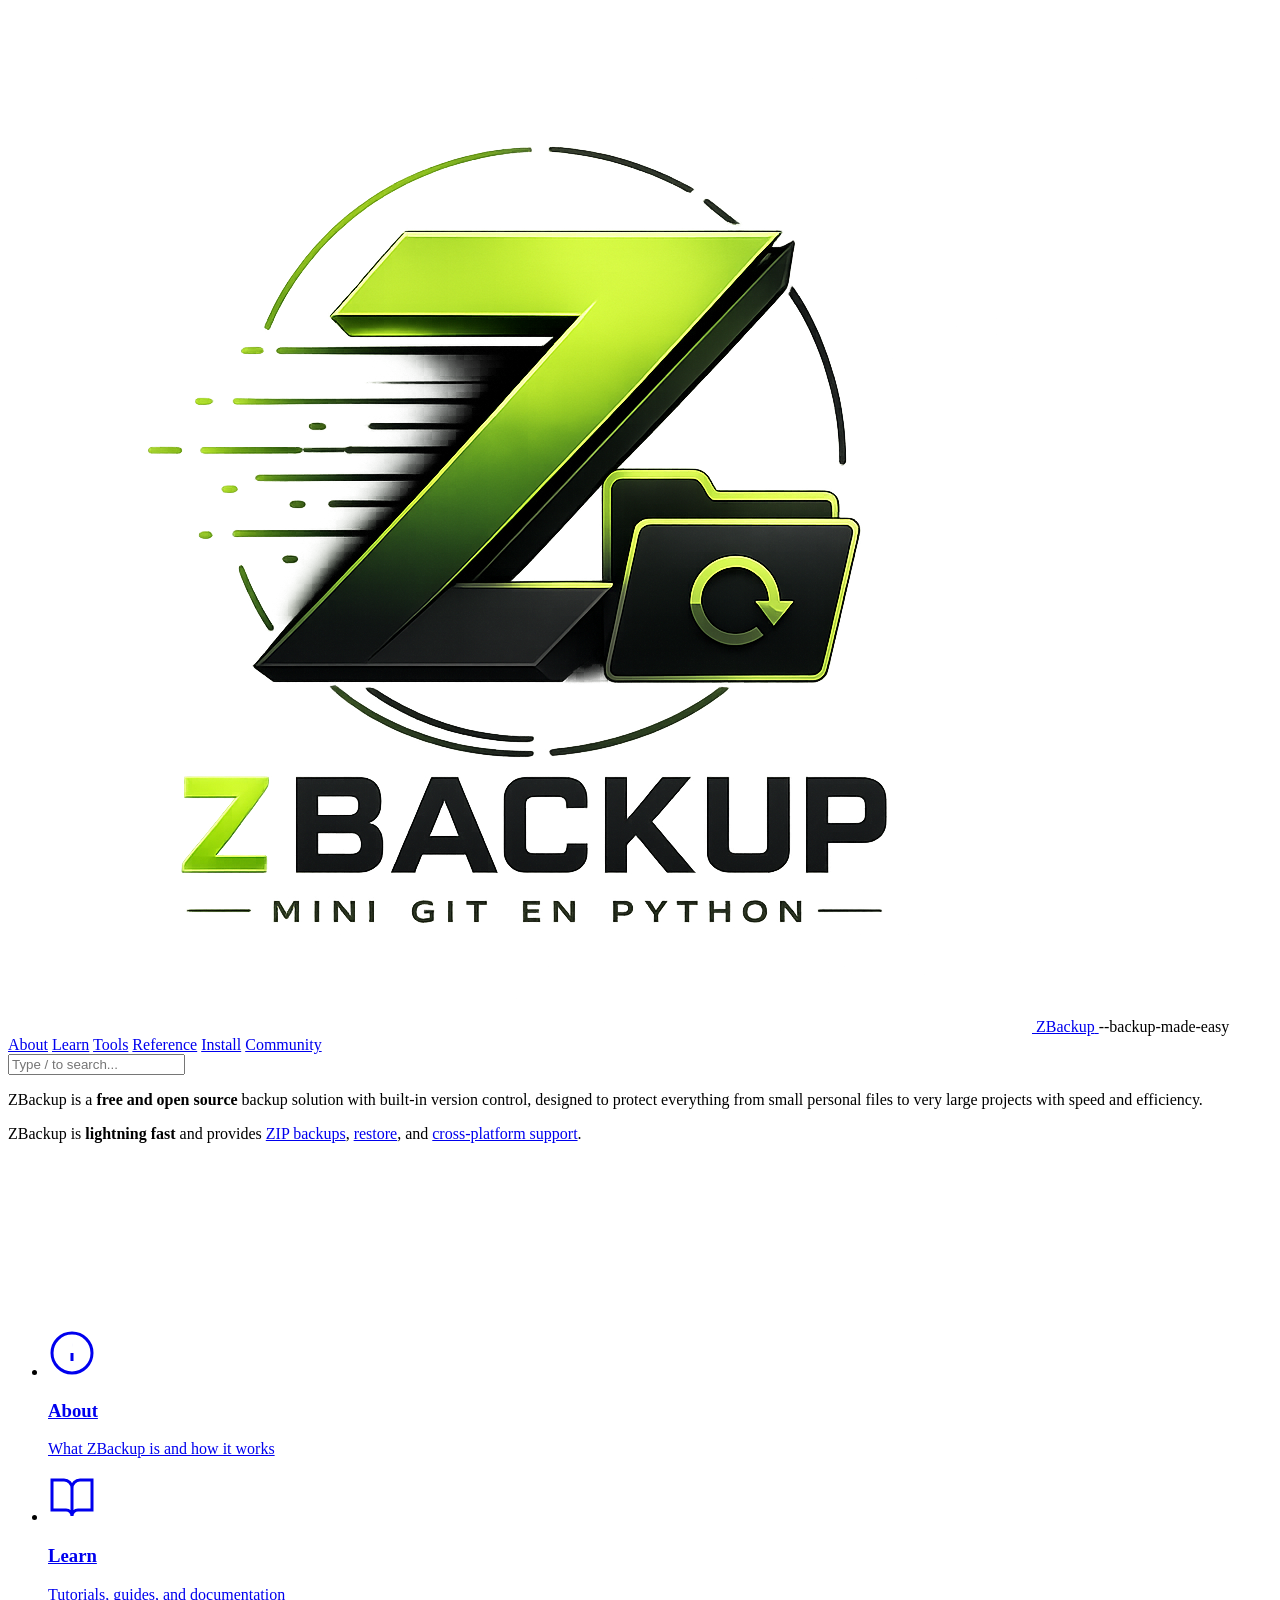
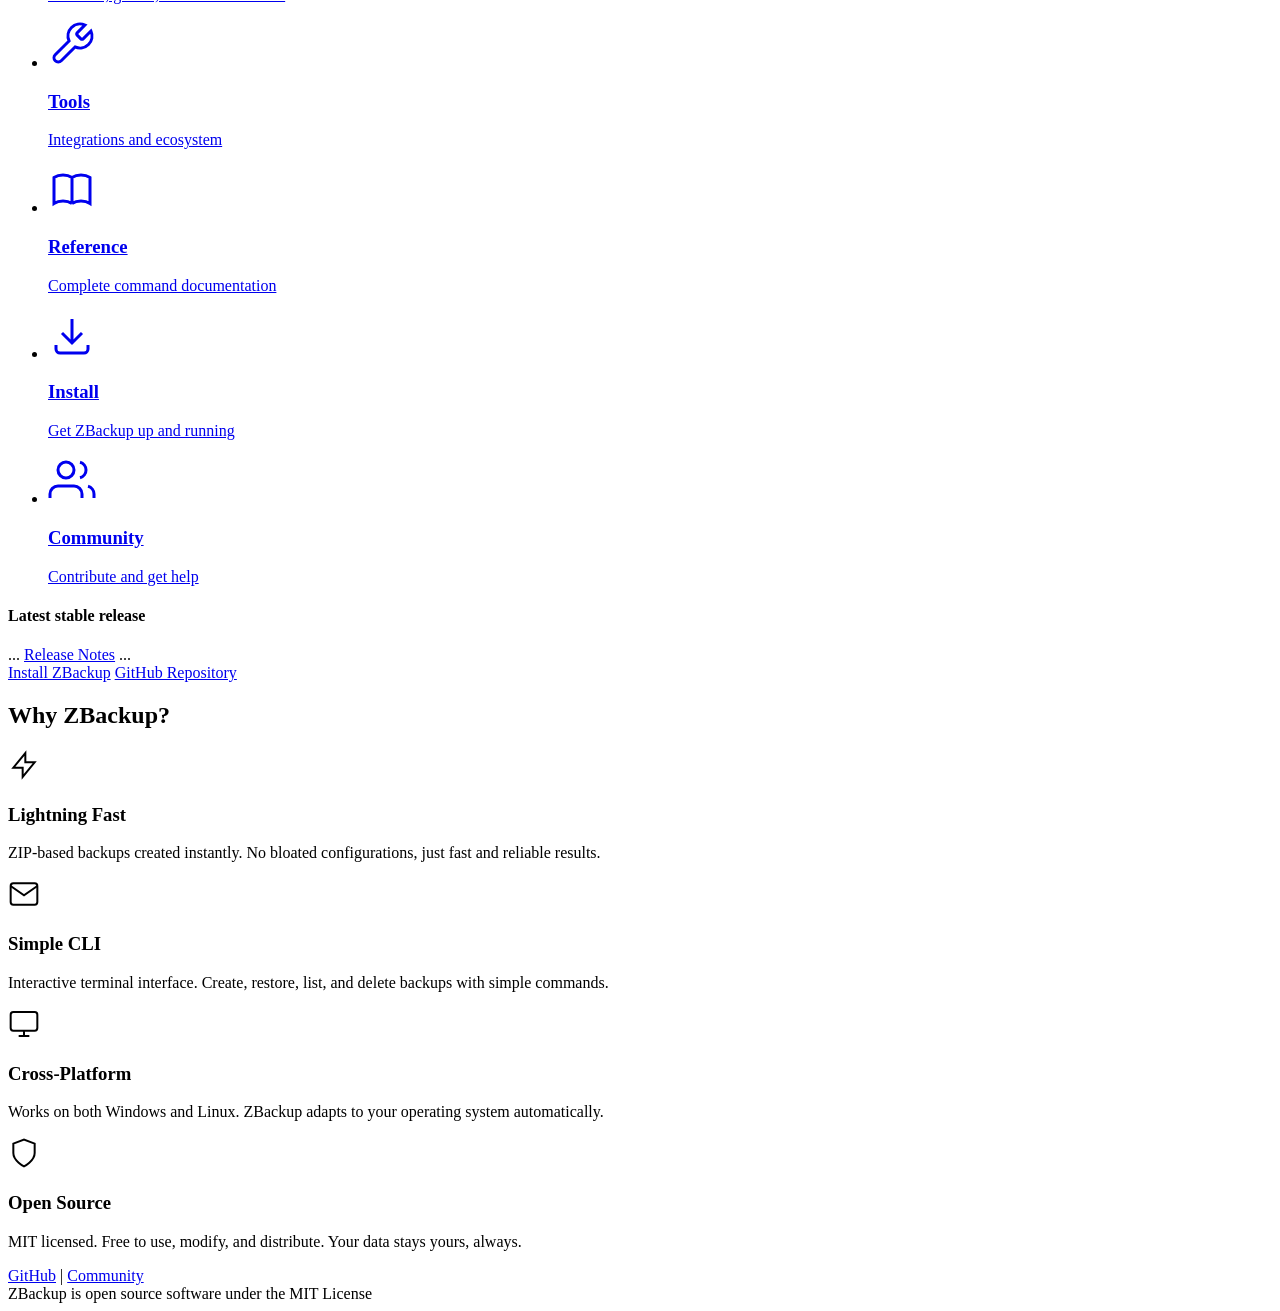
==== docs/index.html @ c148d4d6 "Add Website" ====
<!DOCTYPE html>
<html lang="fr">
<head>
  <meta charset="utf-8">
  <meta name="viewport" content="width=device-width, initial-scale=1">
  <title>ZBackup - Free Open Source Backup Manager with Version Control</title>
  <meta name="description" content="ZBackup is a free, open-source, lightweight backup manager written in Python. Create, restore, and manage ZIP backups from the terminal with version control. Cross-platform support for Windows and Linux.">
  <meta name="keywords" content="backup, backup manager, open source, python, zip, version control, free, CLI, terminal, Windows, Linux, lightweight, fast">
  <meta name="author" content="KirobotDev">
  <meta name="robots" content="index, follow">
  <link rel="canonical" href="https://kirobotdev.github.io/zbackup/">
  <meta property="og:type" content="website">
  <meta property="og:title" content="ZBackup - Free Open Source Backup Manager">
  <meta property="og:description" content="Lightweight, fast, and open-source backup manager with version control. Create, restore, and manage ZIP backups from the terminal.">
  <meta property="og:image" content="image/logo.png">
  <meta property="og:url" content="https://kirobotdev.github.io/zbackup/">
  <meta property="og:site_name" content="ZBackup">
  <meta property="og:locale" content="en_US">
  <meta name="twitter:card" content="summary_large_image">
  <meta name="twitter:title" content="ZBackup - Free Open Source Backup Manager">
  <meta name="twitter:description" content="Lightweight, fast, and open-source backup manager with version control.">
  <meta name="twitter:image" content="image/logo.png">
  <meta name="theme-color" content="#0D0F0B">
  <link rel="stylesheet" href="/static/css/styles.css">
  <link rel="shortcut icon" href="image/logo.png" type="image/x-icon">
  <link rel="preconnect" href="https://fonts.googleapis.com">
  <link rel="preconnect" href="https://fonts.gstatic.com" crossorigin>
  <link href="https://fonts.googleapis.com/css2?family=Inter:wght@400;500;600;700&display=swap" rel="stylesheet">
  <script type="application/ld+json">
  {
    "@context": "https://schema.org",
    "@type": "SoftwareApplication",
    "name": "ZBackup",
    "description": "Free, open-source, lightweight backup manager written in Python with version control.",
    "applicationCategory": "DeveloperApplication",
    "operatingSystem": "Windows, Linux",
    "programmingLanguage": "Python",
    "license": "https://opensource.org/licenses/MIT",
    "url": "https://github.com/KirobotDev/zbackup",
    "author": { "@type": "Person", "name": "KirobotDev" },
    "offers": { "@type": "Offer", "price": "0", "priceCurrency": "USD" }
  }
  </script>
</head>
<body id="home">

  <header>
    <div class="header-inner">
      <a id="logo-link" href="index.html">
        <img src="image/logo.png" alt="ZBackup" id="header-logo">
        <span id="header-title">ZBackup</span>
      </a>
      <span id="tagline">--backup-made-easy</span>
      <nav id="main-nav">
        <a href="about.html">About</a>
        <a href="learn.html">Learn</a>
        <a href="tools.html">Tools</a>
        <a href="reference.html">Reference</a>
        <a href="install.html">Install</a>
        <a href="community.html">Community</a>
      </nav>
      <div id="search-container">
        <form id="search">
          <input id="search-text" type="text" placeholder="Type / to search..." autocomplete="off">
        </form>
      </div>
    </div>
  </header>

  <div id="masthead">
    <div class="masthead-inner">
      <div class="masthead-text">
        <p>
          ZBackup is a <strong>free and open source</strong> backup solution with
          built-in version control, designed to protect everything from small personal
          files to very large projects with speed and efficiency.
        </p>
        <p>
          ZBackup is <strong>lightning fast</strong> and provides
          <a href="about.html">ZIP backups</a>,
          <a href="about.html">restore</a>, and
          <a href="about.html">cross-platform support</a>.
        </p>
      </div>
      <div class="masthead-illustration">
        <div class="illustration-box">
          <canvas id="hero-canvas"></canvas>
        </div>
      </div>
    </div>
  </div>

  <div id="content-wrapper">
    <div id="front-content">

      <section id="front-navigation">
        <nav id="front-nav">
          <ul>
            <li>
              <a href="about.html">
                <div class="nav-icon">
                  <svg viewBox="0 0 24 24" width="48" height="48" fill="none" stroke="currentColor" stroke-width="1.5">
                    <circle cx="12" cy="12" r="10"/>
                    <path d="M12 16v-4M12 8h.01"/>
                  </svg>
                </div>
                <h3>About</h3>
                <p>What ZBackup is and how it works</p>
              </a>
            </li>
            <li>
              <a href="learn.html">
                <div class="nav-icon">
                  <svg viewBox="0 0 24 24" width="48" height="48" fill="none" stroke="currentColor" stroke-width="1.5">
                    <path d="M2 3h6a4 4 0 0 1 4 4v14a3 3 0 0 0-3-3H2zM22 3h-6a4 4 0 0 0-4 4v14a3 3 0 0 1 3-3h7z"/>
                  </svg>
                </div>
                <h3>Learn</h3>
                <p>Tutorials, guides, and documentation</p>
              </a>
            </li>
            <li>
              <a href="tools.html">
                <div class="nav-icon">
                  <svg viewBox="0 0 24 24" width="48" height="48" fill="none" stroke="currentColor" stroke-width="1.5">
                    <path d="M14.7 6.3a1 1 0 0 0 0 1.4l1.6 1.6a1 1 0 0 0 1.4 0l3.77-3.77a6 6 0 0 1-7.94 7.94l-6.91 6.91a2.12 2.12 0 0 1-3-3l6.91-6.91a6 6 0 0 1 7.94-7.94l-3.76 3.76z"/>
                  </svg>
                </div>
                <h3>Tools</h3>
                <p>Integrations and ecosystem</p>
              </a>
            </li>
            <li>
              <a href="reference.html">
                <div class="nav-icon">
                  <svg viewBox="0 0 24 24" width="48" height="48" fill="none" stroke="currentColor" stroke-width="1.5">
                    <path d="M12 6.253v13m0-13C10.832 5.477 9.246 5 7.5 5S4.168 5.477 3 6.253v13C4.168 18.477 5.754 18 7.5 18s3.332.477 4.5 1.253m0-13C13.168 5.477 14.754 5 16.5 5c1.747 0 3.332.477 4.5 1.253v13C19.832 18.477 18.247 18 16.5 18c-1.746 0-3.332.477-4.5 1.253"/>
                  </svg>
                </div>
                <h3>Reference</h3>
                <p>Complete command documentation</p>
              </a>
            </li>
            <li>
              <a href="install.html" class="install-link">
                <div class="nav-icon">
                  <svg viewBox="0 0 24 24" width="48" height="48" fill="none" stroke="currentColor" stroke-width="1.5">
                    <path d="M4 17v2a2 2 0 0 0 2 2h12a2 2 0 0 0 2-2v-2M7 11l5 5 5-5M12 4v12"/>
                  </svg>
                </div>
                <h3>Install</h3>
                <p>Get ZBackup up and running</p>
              </a>
            </li>
            <li>
              <a href="community.html">
                <div class="nav-icon">
                  <svg viewBox="0 0 24 24" width="48" height="48" fill="none" stroke="currentColor" stroke-width="1.5">
                    <path d="M17 21v-2a4 4 0 0 0-4-4H5a4 4 0 0 0-4 4v2M9 11a4 4 0 1 0 0-8 4 4 0 0 0 0 8zM23 21v-2a4 4 0 0 0-3-3.87M16 3.13a4 4 0 0 1 0 7.75"/>
                  </svg>
                </div>
                <h3>Community</h3>
                <p>Contribute and get help</p>
              </a>
            </li>
          </ul>
        </nav>
      </section>

      <section id="front-downloads">
        <div class="downloads-box">
          <div class="release-info">
            <h4>Latest stable release</h4>
            <span class="version version-display">...</span>
            <a href="https://github.com/KirobotDev/zbackup/commits/main/">Release Notes</a>
            <time class="version-date">...</time>
          </div>
          <a href="install.html" class="btn btn-primary">Install ZBackup</a>
          <a href="https://github.com/KirobotDev/zbackup" class="btn btn-secondary" target="_blank">GitHub Repository</a>
        </div>
      </section>

      <section id="features" class="features-section">
        <h2>Why ZBackup?</h2>
        <div class="features-grid">
          <div class="feature-card">
            <div class="feature-icon">
              <svg viewBox="0 0 24 24" width="32" height="32" fill="none" stroke="currentColor" stroke-width="1.5">
                <path d="M13 10V3L4 14h7v7l9-11h-7z"/>
              </svg>
            </div>
            <h3>Lightning Fast</h3>
            <p>ZIP-based backups created instantly. No bloated configurations, just fast and reliable results.</p>
          </div>
          <div class="feature-card">
            <div class="feature-icon">
              <svg viewBox="0 0 24 24" width="32" height="32" fill="none" stroke="currentColor" stroke-width="1.5">
                <path d="M4 4h16c1.1 0 2 .9 2 2v12c0 1.1-.9 2-2 2H4c-1.1 0-2-.9-2-2V6c0-1.1.9-2 2-2z"/><polyline points="22,6 12,13 2,6"/>
              </svg>
            </div>
            <h3>Simple CLI</h3>
            <p>Interactive terminal interface. Create, restore, list, and delete backups with simple commands.</p>
          </div>
          <div class="feature-card">
            <div class="feature-icon">
              <svg viewBox="0 0 24 24" width="32" height="32" fill="none" stroke="currentColor" stroke-width="1.5">
                <rect x="2" y="3" width="20" height="14" rx="2" ry="2"/><line x1="8" y1="21" x2="16" y2="21"/><line x1="12" y1="17" x2="12" y2="21"/>
              </svg>
            </div>
            <h3>Cross-Platform</h3>
            <p>Works on both Windows and Linux. ZBackup adapts to your operating system automatically.</p>
          </div>
          <div class="feature-card">
            <div class="feature-icon">
              <svg viewBox="0 0 24 24" width="32" height="32" fill="none" stroke="currentColor" stroke-width="1.5">
                <path d="M12 22s8-4 8-10V5l-8-3-8 3v7c0 6 8 10 8 10z"/>
              </svg>
            </div>
            <h3>Open Source</h3>
            <p>MIT licensed. Free to use, modify, and distribute. Your data stays yours, always.</p>
          </div>
        </div>
      </section>

    </div>

    <footer>
      <div class="footer-inner">
        <div class="footer-left">
          <a href="https://github.com/KirobotDev/zbackup">GitHub</a>
          <span class="footer-sep">|</span>
          <a href="community.html">Community</a>
        </div>
        <div class="footer-right">
          <span>ZBackup is open source software under the MIT License</span>
        </div>
      </div>
    </footer>
  </div>

  <script src="/static/js/version.js"></script>
  <script src="/static/js/illustration.js"></script>
  <script src="/static/js/main.js"></script>
</body>
</html>
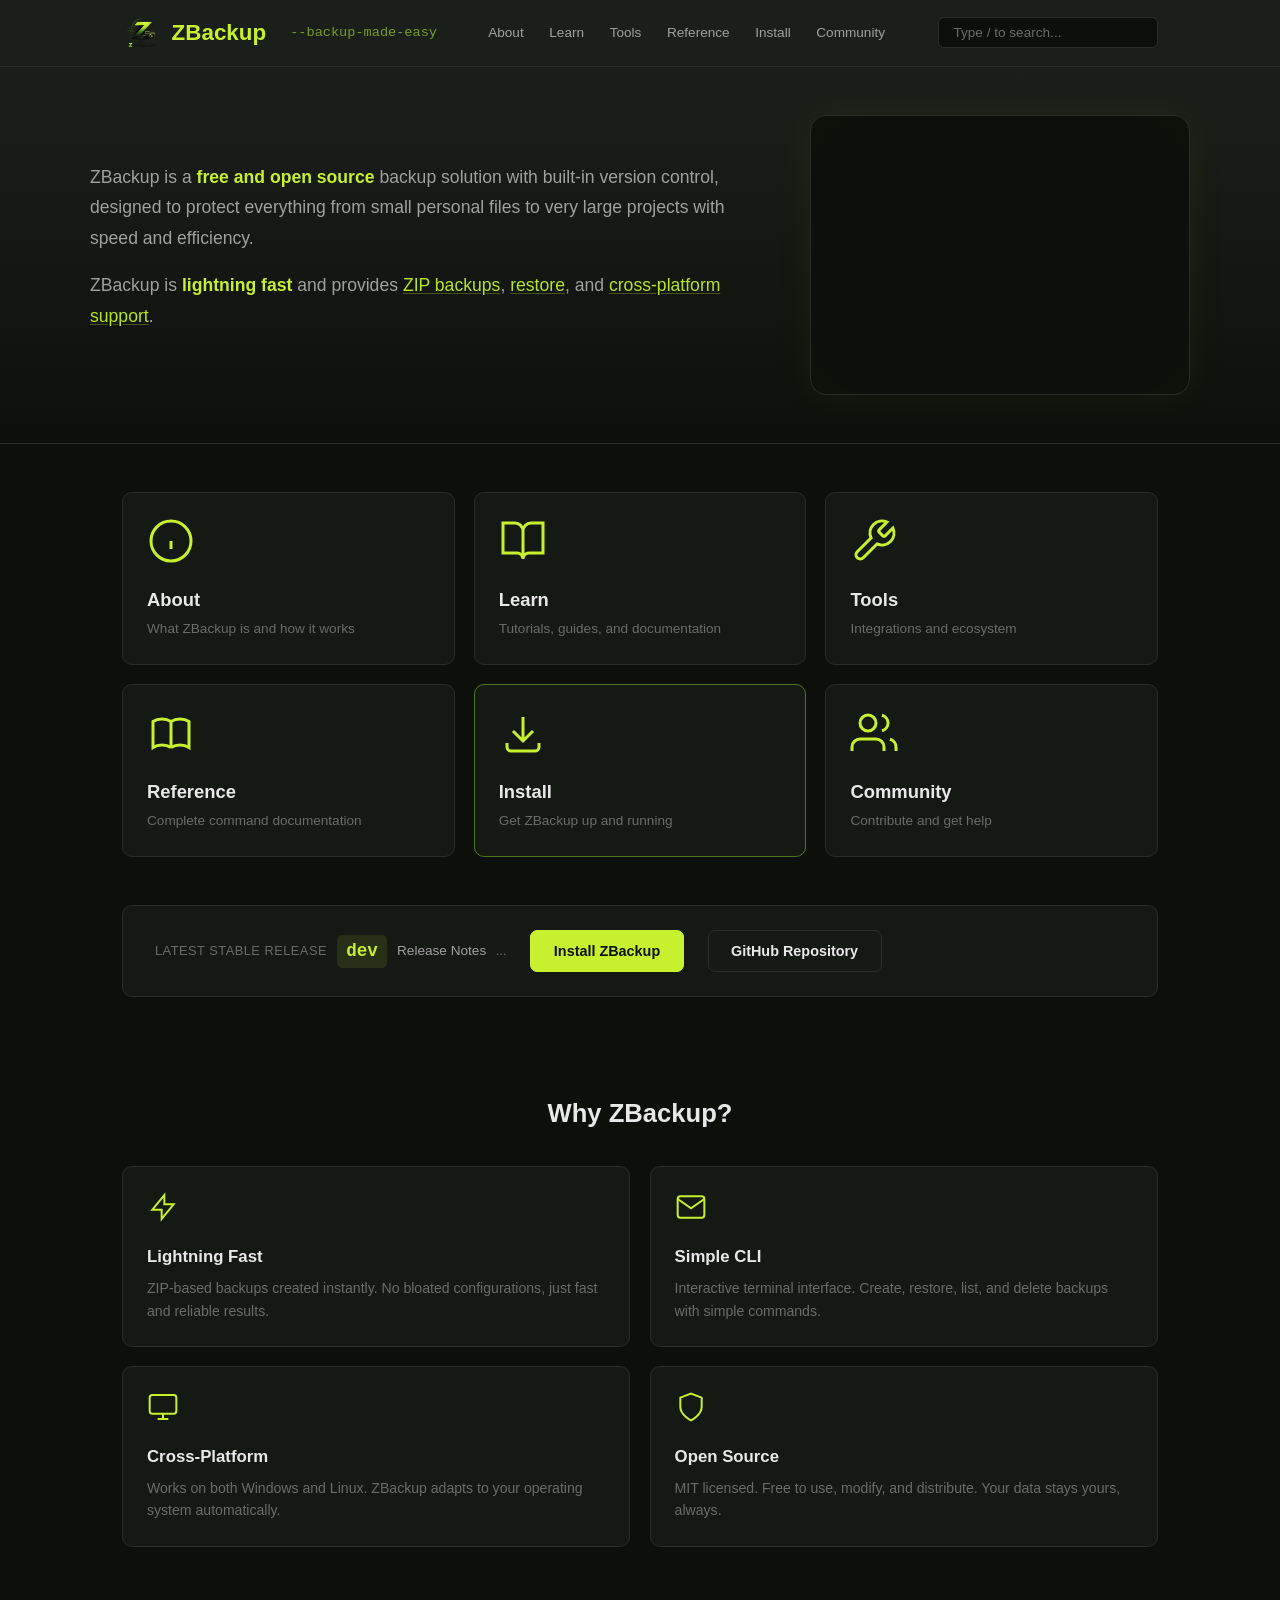
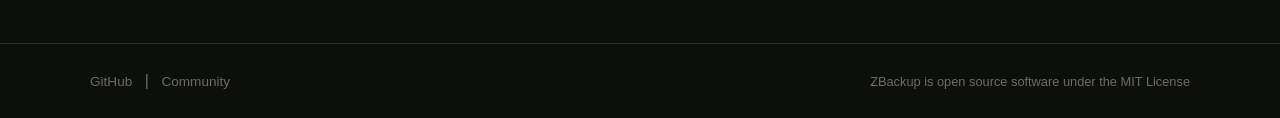
==== commit ffa41bba: "Ls" ====
--- a/docs/index.html
+++ b/docs/index.html
@@ -21,7 +21,7 @@
   <meta name="twitter:description" content="Lightweight, fast, and open-source backup manager with version control.">
   <meta name="twitter:image" content="image/logo.png">
   <meta name="theme-color" content="#0D0F0B">
-  <link rel="stylesheet" href="/static/css/styles.css">
+  <link rel="stylesheet" href="static/css/styles.css">
   <link rel="shortcut icon" href="image/logo.png" type="image/x-icon">
   <link rel="preconnect" href="https://fonts.googleapis.com">
   <link rel="preconnect" href="https://fonts.gstatic.com" crossorigin>
@@ -238,8 +238,8 @@
     </footer>
   </div>
 
-  <script src="/static/js/version.js"></script>
-  <script src="/static/js/illustration.js"></script>
-  <script src="/static/js/main.js"></script>
+  <script src="static/js/version.js"></script>
+  <script src="static/js/illustration.js"></script>
+  <script src="static/js/main.js"></script>
 </body>
 </html>
--- a/docs/static/css/styles.css
+++ b/docs/static/css/styles.css
@@ -0,0 +1,712 @@
+/* ===== RESET & BASE ===== */
+*, *::before, *::after {
+  margin: 0;
+  padding: 0;
+  box-sizing: border-box;
+}
+
+:root {
+  --green-main: #C7F12E;
+  --green-light: #DFFF3A;
+  --green-lime: #B7E61E;
+  --green-mid: #8CBF28;
+  --green-dark: #4E7420;
+  --bg-black: #0D0F0B;
+  --bg-gray: #1B1F1A;
+  --text-primary: #e8e8e8;
+  --text-secondary: #a0a0a0;
+  --text-muted: #6b6b6b;
+  --border-color: #2a2e28;
+  --card-bg: #151914;
+}
+
+html { scroll-behavior: smooth; }
+
+body {
+  font-family: 'Inter', -apple-system, BlinkMacSystemFont, 'Segoe UI', Roboto, sans-serif;
+  background-color: var(--bg-black);
+  color: var(--text-primary);
+  line-height: 1.6;
+  min-height: 100vh;
+  -webkit-font-smoothing: antialiased;
+}
+
+a { color: var(--green-main); text-decoration: none; transition: color 0.2s; }
+a:hover { color: var(--green-light); }
+code { font-family: 'Fira Code', 'Consolas', monospace; background: rgba(199,241,46,0.08); padding: 0.15em 0.4em; border-radius: 4px; font-size: 0.9em; color: var(--green-lime); }
+
+/* ===== HEADER ===== */
+header {
+  background-color: var(--bg-gray);
+  border-bottom: 1px solid var(--border-color);
+  position: sticky;
+  top: 0;
+  z-index: 100;
+}
+
+.header-inner {
+  max-width: 1100px;
+  margin: 0 auto;
+  padding: 0.8rem 2rem;
+  display: flex;
+  align-items: center;
+  gap: 1.5rem;
+}
+
+#logo-link {
+  display: flex;
+  align-items: center;
+  gap: 0.6rem;
+  color: var(--text-primary);
+  text-decoration: none;
+}
+#logo-link:hover { color: var(--green-main); }
+
+#header-logo { width: 2.5rem; height: 2.5rem; object-fit: contain; }
+#header-title { font-size: 1.4rem; font-weight: 700; color: var(--green-main); }
+#tagline { font-family: monospace; font-size: 0.85rem; color: var(--green-mid); opacity: 0.8; }
+
+#main-nav {
+  display: flex;
+  gap: 0.2rem;
+  margin-left: 1rem;
+}
+
+#main-nav a {
+  padding: 0.35rem 0.7rem;
+  border-radius: 6px;
+  font-size: 0.85rem;
+  font-weight: 500;
+  color: var(--text-secondary);
+  transition: all 0.2s;
+}
+
+#main-nav a:hover { color: var(--text-primary); background: rgba(199,241,46,0.06); }
+#main-nav a.active { color: var(--green-main); background: rgba(199,241,46,0.1); }
+
+#search-container { margin-left: auto; }
+
+#search-text {
+  background: var(--bg-black);
+  border: 1px solid var(--border-color);
+  border-radius: 6px;
+  padding: 0.45rem 0.9rem;
+  color: var(--text-primary);
+  font-size: 0.85rem;
+  width: 220px;
+  outline: none;
+  transition: border-color 0.2s, box-shadow 0.2s;
+  font-family: inherit;
+}
+#search-text::placeholder { color: var(--text-muted); }
+#search-text:focus { border-color: var(--green-mid); box-shadow: 0 0 0 2px rgba(199,241,46,0.15); }
+
+/* ===== PAGE BANNER ===== */
+.page-banner {
+  background: linear-gradient(180deg, var(--bg-gray) 0%, var(--bg-black) 100%);
+  border-bottom: 1px solid var(--border-color);
+  padding: 2.5rem 2rem;
+}
+
+.page-banner-inner {
+  max-width: 1100px;
+  margin: 0 auto;
+}
+
+.page-banner h1 {
+  font-size: 2rem;
+  font-weight: 700;
+  color: var(--green-main);
+  margin-bottom: 0.4rem;
+}
+
+.page-subtitle {
+  font-size: 1.05rem;
+  color: var(--text-muted);
+}
+
+/* ===== MASTHEAD ===== */
+#masthead {
+  background: linear-gradient(180deg, var(--bg-gray) 0%, var(--bg-black) 100%);
+  border-bottom: 1px solid var(--border-color);
+  padding: 3rem 2rem;
+}
+
+.masthead-inner {
+  max-width: 1100px;
+  margin: 0 auto;
+  display: flex;
+  align-items: center;
+  justify-content: space-between;
+  gap: 3rem;
+}
+
+.masthead-text { flex: 1; }
+
+.masthead-text p {
+  font-size: 1.1rem;
+  line-height: 1.75;
+  color: var(--text-secondary);
+  margin-bottom: 1rem;
+}
+
+.masthead-text strong { color: var(--green-main); }
+
+.masthead-text a {
+  color: var(--green-lime);
+  text-decoration: underline;
+  text-decoration-color: rgba(183,230,30,0.3);
+  text-underline-offset: 2px;
+}
+
+.masthead-text a:hover { text-decoration-color: var(--green-lime); }
+
+/* Illustration */
+.masthead-illustration { flex-shrink: 0; }
+
+.illustration-box {
+  position: relative;
+  width: 380px;
+  height: 280px;
+  border-radius: 16px;
+  overflow: hidden;
+  border: 1px solid var(--border-color);
+  background: var(--bg-black);
+  box-shadow:
+    0 0 40px rgba(199, 241, 46, 0.06),
+    inset 0 0 60px rgba(199, 241, 46, 0.02);
+}
+
+#hero-canvas {
+  display: block;
+  width: 100%;
+  height: 100%;
+}
+
+/* ===== CONTENT ===== */
+#content-wrapper { background: var(--bg-black); }
+#front-content { max-width: 1100px; margin: 0 auto; padding: 0 2rem; }
+
+.page-content {
+  max-width: 1100px;
+  margin: 0 auto;
+  padding: 0 2rem 3rem;
+}
+
+/* ===== NAV CARDS ===== */
+#front-navigation { padding: 3rem 0; }
+
+#front-nav ul {
+  list-style: none;
+  display: grid;
+  grid-template-columns: repeat(3, 1fr);
+  gap: 1.2rem;
+}
+
+#front-nav a {
+  display: flex;
+  flex-direction: column;
+  align-items: flex-start;
+  padding: 1.5rem;
+  background: var(--card-bg);
+  border: 1px solid var(--border-color);
+  border-radius: 10px;
+  color: var(--text-primary);
+  text-decoration: none;
+  transition: all 0.25s ease;
+  min-height: 160px;
+}
+
+#front-nav a:hover {
+  border-color: var(--green-mid);
+  background: rgba(199,241,46,0.04);
+  transform: translateY(-2px);
+  box-shadow: 0 4px 20px rgba(199,241,46,0.08);
+}
+
+.nav-icon { color: var(--green-main); margin-bottom: 0.8rem; }
+#front-nav h3 { font-size: 1.15rem; font-weight: 600; margin-bottom: 0.3rem; }
+#front-nav p { font-size: 0.85rem; color: var(--text-muted); line-height: 1.5; }
+.install-link { border-color: var(--green-dark) !important; }
+.install-link:hover { border-color: var(--green-main) !important; background: rgba(199,241,46,0.08) !important; }
+
+/* ===== DOWNLOADS ===== */
+#front-downloads { padding: 0 0 3rem; }
+
+.downloads-box {
+  display: flex;
+  align-items: center;
+  gap: 1.5rem;
+  padding: 1.5rem 2rem;
+  background: var(--card-bg);
+  border: 1px solid var(--border-color);
+  border-radius: 10px;
+}
+
+.release-info {
+  display: flex;
+  align-items: center;
+  gap: 0.6rem;
+  flex-wrap: wrap;
+}
+
+.release-info h4 {
+  font-size: 0.8rem;
+  font-weight: 500;
+  color: var(--text-muted);
+  text-transform: uppercase;
+  letter-spacing: 0.5px;
+}
+
+.version {
+  font-family: monospace;
+  font-size: 1.1rem;
+  font-weight: 700;
+  color: var(--green-main);
+  background: rgba(199,241,46,0.1);
+  padding: 0.15rem 0.6rem;
+  border-radius: 5px;
+}
+
+.release-info a { font-size: 0.85rem; color: var(--text-secondary); }
+.release-info a:hover { color: var(--green-lime); }
+.release-info time { font-size: 0.8rem; color: var(--text-muted); }
+
+.btn {
+  display: inline-block;
+  padding: 0.55rem 1.4rem;
+  border-radius: 7px;
+  font-size: 0.9rem;
+  font-weight: 600;
+  text-decoration: none;
+  transition: all 0.2s;
+  white-space: nowrap;
+}
+
+.btn-primary {
+  background: var(--green-main);
+  color: var(--bg-black);
+  border: 1px solid var(--green-main);
+}
+
+.btn-primary:hover {
+  background: var(--green-light);
+  border-color: var(--green-light);
+  color: var(--bg-black);
+  box-shadow: 0 0 16px rgba(199,241,46,0.25);
+}
+
+.btn-secondary {
+  background: transparent;
+  color: var(--text-primary);
+  border: 1px solid var(--border-color);
+}
+
+.btn-secondary:hover { border-color: var(--green-mid); color: var(--green-main); }
+
+/* ===== FEATURES ===== */
+.features-section { padding: 3rem 0 4rem; }
+
+.features-section h2 {
+  font-size: 1.6rem;
+  font-weight: 700;
+  margin-bottom: 2rem;
+  color: var(--text-primary);
+  text-align: center;
+}
+
+.features-grid {
+  display: grid;
+  grid-template-columns: repeat(2, 1fr);
+  gap: 1.2rem;
+}
+
+.feature-card {
+  padding: 1.5rem;
+  background: var(--card-bg);
+  border: 1px solid var(--border-color);
+  border-radius: 10px;
+  transition: border-color 0.25s;
+}
+
+.feature-card:hover { border-color: var(--green-dark); }
+.feature-icon { color: var(--green-main); margin-bottom: 0.8rem; }
+.feature-card h3 { font-size: 1.05rem; font-weight: 600; margin-bottom: 0.4rem; }
+.feature-card p { font-size: 0.88rem; color: var(--text-muted); line-height: 1.6; }
+
+/* ===== CONTENT SECTIONS ===== */
+.content-section {
+  padding: 2.5rem 0;
+  border-bottom: 1px solid var(--border-color);
+}
+
+.content-section:last-child { border-bottom: none; }
+
+.content-section h2 {
+  font-size: 1.5rem;
+  font-weight: 700;
+  margin-bottom: 1rem;
+  color: var(--text-primary);
+}
+
+.content-section p {
+  font-size: 0.95rem;
+  color: var(--text-secondary);
+  line-height: 1.7;
+  margin-bottom: 1rem;
+}
+
+/* ===== FEATURES LIST ===== */
+.features-list {
+  display: flex;
+  flex-direction: column;
+  gap: 0.8rem;
+}
+
+.feature-item {
+  display: flex;
+  gap: 1rem;
+  align-items: flex-start;
+  padding: 1rem 1.2rem;
+  background: var(--card-bg);
+  border: 1px solid var(--border-color);
+  border-radius: 8px;
+}
+
+.feature-check {
+  font-size: 1.1rem;
+  color: var(--green-main);
+  flex-shrink: 0;
+  margin-top: 0.15rem;
+}
+
+.feature-item h3 { font-size: 0.95rem; font-weight: 600; margin-bottom: 0.2rem; }
+.feature-item p { font-size: 0.85rem; color: var(--text-muted); margin: 0; }
+.feature-item.planned .feature-check { color: var(--text-muted); }
+
+/* ===== CODE BLOCKS ===== */
+.code-block {
+  background: var(--bg-gray);
+  border: 1px solid var(--border-color);
+  border-radius: 8px;
+  overflow: hidden;
+  margin: 1rem 0;
+}
+
+.code-block.mini { margin: 0.8rem 0; }
+
+.code-header {
+  padding: 0.5rem 1rem;
+  background: rgba(199,241,46,0.05);
+  border-bottom: 1px solid var(--border-color);
+  font-size: 0.75rem;
+  color: var(--text-muted);
+  text-transform: uppercase;
+  letter-spacing: 0.5px;
+}
+
+.code-block pre {
+  padding: 1rem 1.2rem;
+  overflow-x: auto;
+}
+
+.code-block code {
+  background: none;
+  padding: 0;
+  border-radius: 0;
+  font-size: 0.85rem;
+  color: var(--text-secondary);
+  line-height: 1.7;
+}
+
+/* ===== CONCEPT CARDS ===== */
+.concept-cards {
+  display: grid;
+  grid-template-columns: repeat(2, 1fr);
+  gap: 1.2rem;
+}
+
+.concept-card {
+  padding: 1.5rem;
+  background: var(--card-bg);
+  border: 1px solid var(--border-color);
+  border-radius: 10px;
+}
+
+.concept-card h3 { font-size: 1.05rem; font-weight: 600; margin-bottom: 0.4rem; color: var(--green-main); }
+.concept-card > p { font-size: 0.88rem; color: var(--text-muted); line-height: 1.6; }
+
+/* ===== TUTORIALS ===== */
+.tutorials-grid {
+  display: grid;
+  grid-template-columns: repeat(2, 1fr);
+  gap: 1.2rem;
+}
+
+.tutorial-card {
+  padding: 1.5rem;
+  background: var(--card-bg);
+  border: 1px solid var(--border-color);
+  border-radius: 10px;
+  transition: border-color 0.25s;
+}
+
+.tutorial-card:hover { border-color: var(--green-dark); }
+.tutorial-card h3 { font-size: 1.05rem; font-weight: 600; margin: 0.5rem 0 0.3rem; }
+.tutorial-card p { font-size: 0.85rem; color: var(--text-muted); line-height: 1.6; }
+
+.tutorial-tag {
+  display: inline-block;
+  font-size: 0.7rem;
+  font-weight: 600;
+  text-transform: uppercase;
+  letter-spacing: 0.5px;
+  padding: 0.2rem 0.6rem;
+  border-radius: 4px;
+}
+
+.tutorial-tag.beginner { background: rgba(199,241,46,0.12); color: var(--green-main); }
+.tutorial-tag.intermediate { background: rgba(255,184,0,0.12); color: #FFB800; }
+.tutorial-tag.advanced { background: rgba(231,76,60,0.12); color: #e74c3c; }
+
+.tutorial-link {
+  display: inline-block;
+  margin-top: 0.6rem;
+  font-size: 0.85rem;
+  font-weight: 500;
+}
+
+/* ===== PLATFORM CARDS ===== */
+.platform-cards {
+  display: grid;
+  grid-template-columns: repeat(3, 1fr);
+  gap: 1.2rem;
+}
+
+.platform-card {
+  padding: 1.5rem;
+  background: var(--card-bg);
+  border: 1px solid var(--border-color);
+  border-radius: 10px;
+  text-align: center;
+}
+
+.platform-icon { color: var(--green-main); margin-bottom: 0.8rem; }
+.platform-card h3 { font-size: 1.05rem; font-weight: 600; margin-bottom: 0.4rem; }
+.platform-card p { font-size: 0.85rem; color: var(--text-muted); line-height: 1.6; }
+
+.status-badge {
+  display: inline-block;
+  font-size: 0.7rem;
+  font-weight: 600;
+  text-transform: uppercase;
+  letter-spacing: 0.5px;
+  padding: 0.2rem 0.6rem;
+  border-radius: 4px;
+  margin-top: 0.6rem;
+}
+
+.status-badge.supported { background: rgba(199,241,46,0.12); color: var(--green-main); }
+.status-badge.planned { background: rgba(160,160,160,0.12); color: var(--text-muted); }
+
+/* ===== COMMAND BLOCKS ===== */
+.command-block {
+  padding: 1.5rem;
+  background: var(--card-bg);
+  border: 1px solid var(--border-color);
+  border-radius: 10px;
+  margin-bottom: 1.2rem;
+}
+
+.command-header {
+  display: flex;
+  align-items: center;
+  gap: 0.6rem;
+  margin-bottom: 0.8rem;
+}
+
+.command-name {
+  font-family: monospace;
+  font-size: 1rem;
+  font-weight: 600;
+  background: rgba(199,241,46,0.1);
+  padding: 0.2rem 0.7rem;
+  border-radius: 5px;
+  color: var(--green-main);
+}
+
+.command-tag {
+  font-size: 0.65rem;
+  font-weight: 600;
+  text-transform: uppercase;
+  letter-spacing: 0.5px;
+  padding: 0.15rem 0.5rem;
+  border-radius: 4px;
+  background: rgba(199,241,46,0.08);
+  color: var(--green-mid);
+}
+
+.command-block p { font-size: 0.88rem; color: var(--text-muted); line-height: 1.6; margin-bottom: 0.6rem; }
+
+.command-details {
+  display: flex;
+  gap: 1.5rem;
+  margin-top: 0.6rem;
+  font-size: 0.8rem;
+  color: var(--text-muted);
+}
+
+/* ===== INSTALL STEPS ===== */
+.install-steps {
+  display: flex;
+  flex-direction: column;
+  gap: 0.5rem;
+}
+
+.install-step {
+  display: flex;
+  gap: 1.2rem;
+  padding: 1.2rem;
+  background: var(--card-bg);
+  border: 1px solid var(--border-color);
+  border-radius: 10px;
+  align-items: flex-start;
+}
+
+.step-number {
+  width: 36px;
+  height: 36px;
+  flex-shrink: 0;
+  display: flex;
+  align-items: center;
+  justify-content: center;
+  border-radius: 50%;
+  background: rgba(199,241,46,0.1);
+  color: var(--green-main);
+  font-weight: 700;
+  font-size: 0.95rem;
+}
+
+.step-content { flex: 1; }
+.step-content h3 { font-size: 1rem; font-weight: 600; margin-bottom: 0.4rem; }
+.step-content p { font-size: 0.88rem; color: var(--text-muted); line-height: 1.6; margin: 0; }
+
+/* ===== TECH TABLE ===== */
+.tech-table {
+  overflow-x: auto;
+  margin: 1rem 0;
+}
+
+.tech-table table {
+  width: 100%;
+  border-collapse: collapse;
+  font-size: 0.9rem;
+}
+
+.tech-table thead {
+  background: var(--card-bg);
+  border-bottom: 2px solid var(--border-color);
+}
+
+.tech-table th {
+  padding: 0.7rem 1rem;
+  text-align: left;
+  font-weight: 600;
+  color: var(--text-primary);
+  font-size: 0.8rem;
+  text-transform: uppercase;
+  letter-spacing: 0.5px;
+}
+
+.tech-table td {
+  padding: 0.6rem 1rem;
+  border-bottom: 1px solid var(--border-color);
+  color: var(--text-secondary);
+}
+
+.tech-table tr:hover td { background: rgba(199,241,46,0.02); }
+
+/* ===== DOWNLOAD BUTTONS ===== */
+.download-buttons {
+  display: flex;
+  gap: 1rem;
+  margin: 1rem 0;
+}
+
+/* ===== COMMUNITY LINKS ===== */
+.community-links {
+  display: grid;
+  grid-template-columns: repeat(2, 1fr);
+  gap: 1.2rem;
+}
+
+.community-link-card {
+  display: flex;
+  flex-direction: column;
+  align-items: center;
+  text-align: center;
+  padding: 2rem 1.5rem;
+  background: var(--card-bg);
+  border: 1px solid var(--border-color);
+  border-radius: 10px;
+  color: var(--text-primary);
+  text-decoration: none;
+  transition: all 0.25s;
+}
+
+.community-link-card:hover {
+  border-color: var(--green-mid);
+  background: rgba(199,241,46,0.04);
+  transform: translateY(-2px);
+}
+
+.community-link-icon { color: var(--green-main); margin-bottom: 0.8rem; }
+.community-link-card h3 { font-size: 1.05rem; font-weight: 600; margin-bottom: 0.3rem; }
+.community-link-card p { font-size: 0.85rem; color: var(--text-muted); }
+
+/* ===== FOOTER ===== */
+footer {
+  border-top: 1px solid var(--border-color);
+  padding: 1.5rem 2rem;
+  margin-top: 2rem;
+}
+
+.footer-inner {
+  max-width: 1100px;
+  margin: 0 auto;
+  display: flex;
+  justify-content: space-between;
+  align-items: center;
+  flex-wrap: wrap;
+  gap: 0.5rem;
+}
+
+.footer-left a { font-size: 0.85rem; color: var(--text-muted); }
+.footer-left a:hover { color: var(--green-main); }
+.footer-sep { margin: 0 0.5rem; color: var(--text-muted); }
+.footer-right span { font-size: 0.8rem; color: var(--text-muted); }
+
+/* ===== RESPONSIVE ===== */
+@media (max-width: 900px) {
+  #front-nav ul { grid-template-columns: repeat(2, 1fr); }
+  .masthead-inner { flex-direction: column; text-align: center; }
+  .downloads-box { flex-direction: column; text-align: center; }
+  .features-grid { grid-template-columns: 1fr; }
+  .concept-cards { grid-template-columns: 1fr; }
+  .tutorials-grid { grid-template-columns: 1fr; }
+  .platform-cards { grid-template-columns: 1fr; }
+  .community-links { grid-template-columns: 1fr; }
+  #main-nav { display: none; }
+}
+
+@media (max-width: 600px) {
+  .header-inner { padding: 0.6rem 1rem; flex-wrap: wrap; }
+  #search-text { width: 100%; }
+  #search-container { width: 100%; order: 3; }
+  #front-nav ul { grid-template-columns: 1fr; }
+  #masthead { padding: 2rem 1rem; }
+  #front-content { padding: 0 1rem; }
+  .page-content { padding: 0 1rem 2rem; }
+  .install-step { flex-direction: column; }
+  .downloads-box { gap: 1rem; }
+}
